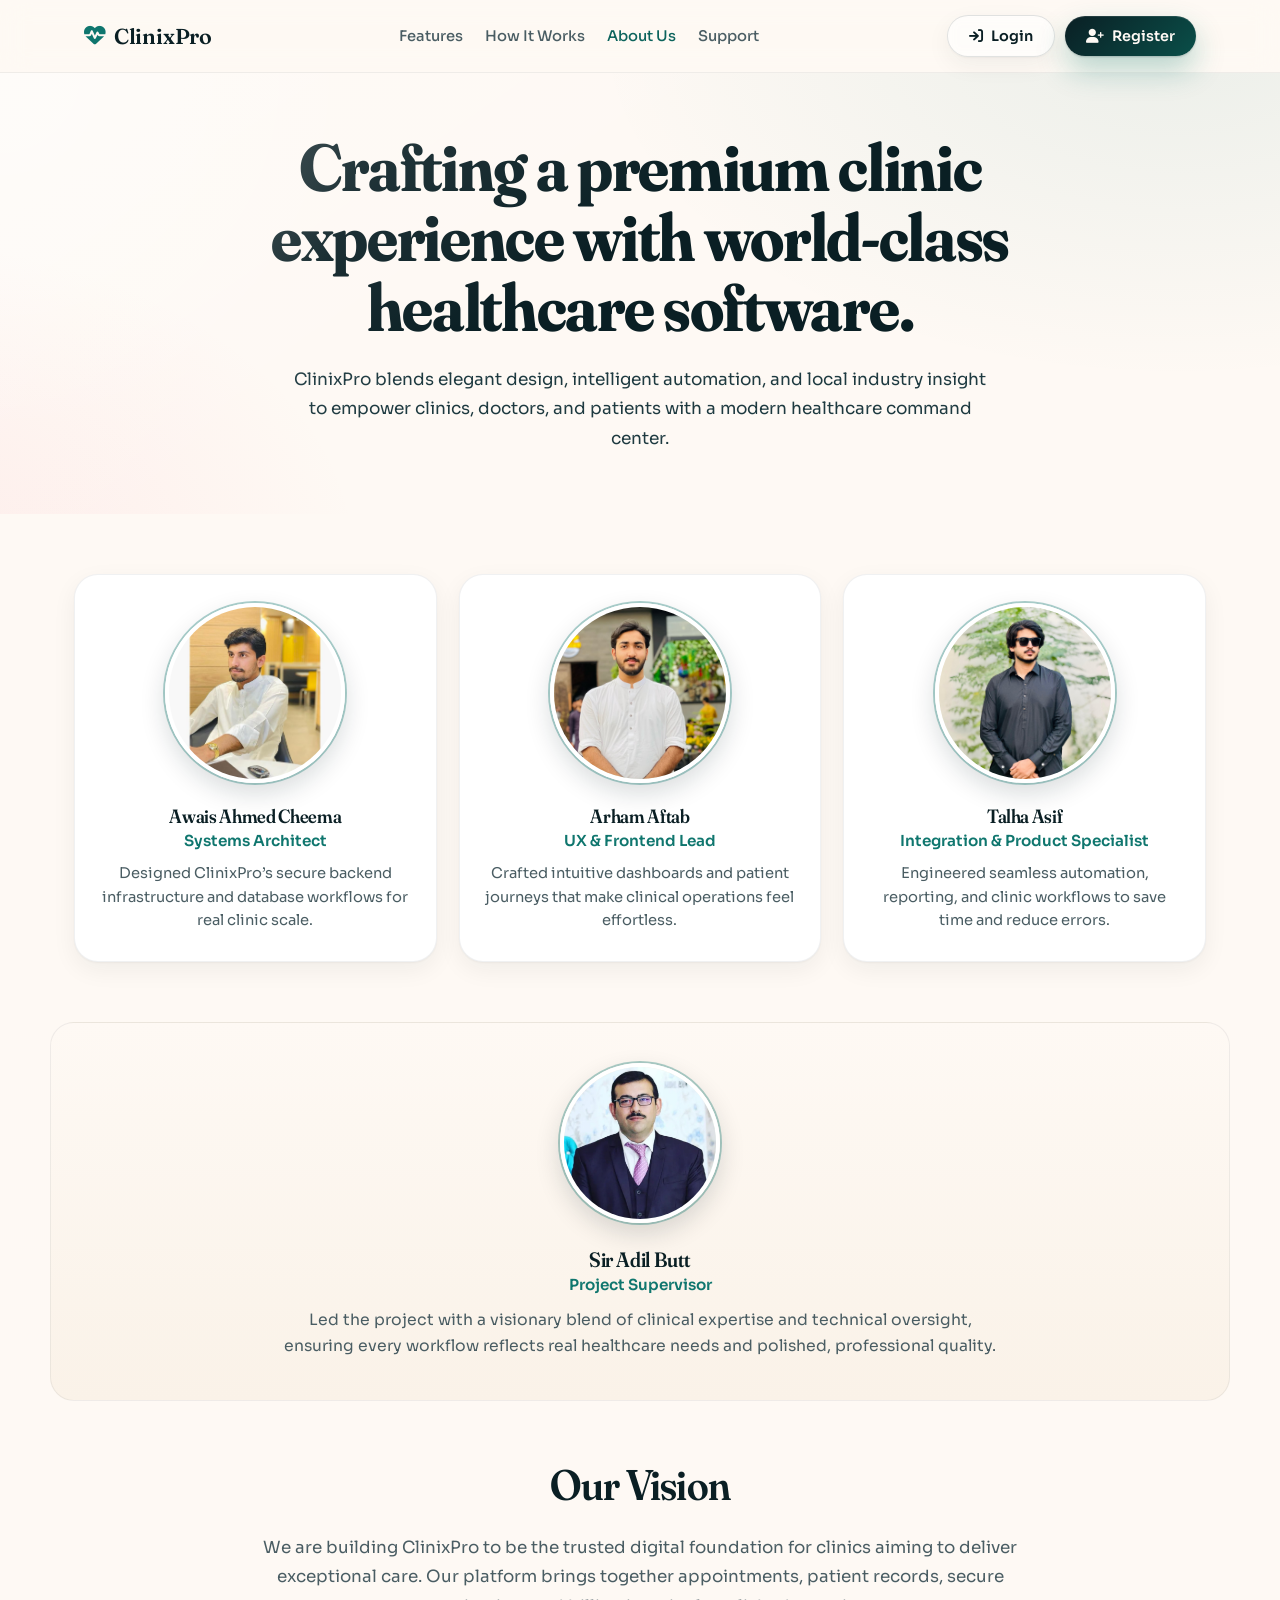
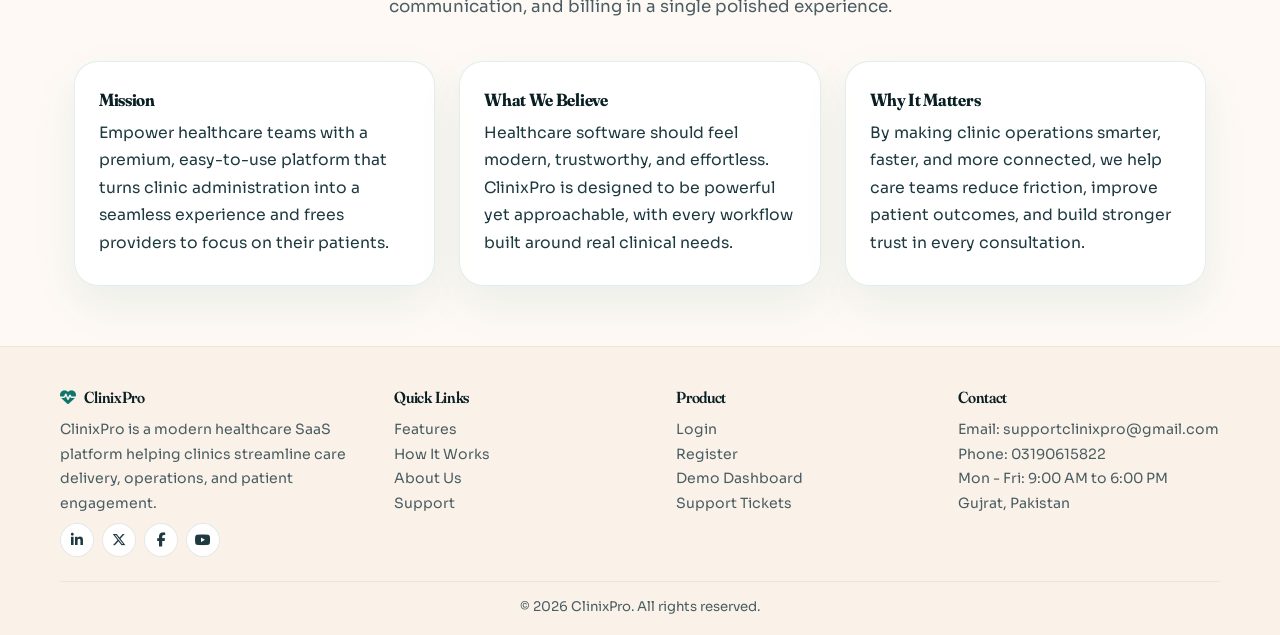
==== frontend/about.html @ dfc7f801 "railway deployment prep" ====
<!DOCTYPE html>
<html lang="en">
<head>
    <meta charset="UTF-8">
    <meta name="viewport" content="width=device-width, initial-scale=1.0">
    <title>About ClinixPro | Meet the Team</title>
    <link rel="preconnect" href="https://fonts.googleapis.com">
    <link rel="preconnect" href="https://fonts.gstatic.com" crossorigin>
    <link href="https://fonts.googleapis.com/css2?family=Fraunces:opsz,wght@9..144,400;9..144,500;9..144,600;9..144,700&family=Sora:wght@400;500;600;700&family=JetBrains+Mono:wght@500;600&display=swap" rel="stylesheet">
    <link rel="stylesheet" href="vendor/fontawesome/css/all.min.css">
    <link rel="stylesheet" href="css/design-tokens.css">
    <link rel="stylesheet" href="css/accessibility.css">
    <link rel="stylesheet" href="css/components-base.css">
    <link rel="stylesheet" href="css/responsive-polish.css">
    <link rel="stylesheet" href="css/index.css">
    <link rel="stylesheet" href="css/landing-redesign.css">
    <style>
        /* =====================================================================
           About page — scoped styles. Inherits palette + shadows from
           landing-redesign.css design tokens; adds only what this page needs.
           ===================================================================== */

        /* ---------- About hero ---------- */
        .about-hero {
            position: relative;
            text-align: center;
            padding: 60px 24px;
            overflow: hidden;
            background:
                radial-gradient(900px 540px at 92% -10%, rgba(15, 118, 110, 0.08), transparent 65%),
                radial-gradient(700px 460px at -10% 110%, rgba(251, 113, 133, 0.10), transparent 70%),
                var(--cp-cream-50);
        }
        .about-hero h1 {
            font-family: "Fraunces", serif;
            font-weight: 700;
            font-size: clamp(2.5rem, 4.2vw + 0.8rem, 4.2rem);
            color: var(--cp-ink-900);
            line-height: 1.05;
            letter-spacing: -0.02em;
            margin: 0 auto;
            max-width: 18ch;
        }
        .about-hero p {
            color: var(--cp-ink-600);
            font-size: 1.06rem;
            line-height: 1.75;
            max-width: 54ch;
            margin: 22px auto 0;
        }
        .about-hero::after {
            content: '';
            position: absolute;
            inset: 0;
            pointer-events: none;
            background: radial-gradient(circle at top left, rgba(255,255,255,0.38), transparent 28%),
                        linear-gradient(145deg, rgba(255,255,255,0.22), transparent 45%);
        }

        /* ---------- Section shell ---------- */
        .about-section {
            max-width: 1180px;
            margin: 60px auto;
            padding: 0 24px;
        }

        /* ---------- Team grid ---------- */
        .team-grid {
            display: grid;
            grid-template-columns: repeat(auto-fit, minmax(280px, 1fr));
            gap: 22px;
        }
        .team-card {
            background: #fff;
            border: 1px solid rgba(10, 31, 36, 0.06);
            border-radius: var(--cp-radius-2xl);
            padding: 28px 22px;
            box-shadow: var(--cp-shadow-soft);
            text-align: center;
            transition: transform 250ms cubic-bezier(0.2, 0.8, 0.2, 1),
                        box-shadow 250ms cubic-bezier(0.2, 0.8, 0.2, 1),
                        border-color 250ms cubic-bezier(0.2, 0.8, 0.2, 1);
        }
        .team-card:hover {
            transform: translateY(-6px);
            box-shadow: var(--cp-shadow-card);
            border-color: rgba(15, 118, 110, 0.30);
        }
        .team-card img {
            width: 180px;
            height: 180px;
            border-radius: 50%;
            object-fit: cover;
            margin-bottom: 18px;
            background: linear-gradient(135deg, var(--cp-cream-100), var(--cp-teal-50));
            /* Polished frame: white inner edge + teal ring + soft lift */
            border: 4px solid #fff;
            box-shadow:
                0 0 0 2px rgba(15, 118, 110, 0.35),
                0 10px 26px rgba(10, 31, 36, 0.16);
            transition: box-shadow 250ms cubic-bezier(0.2, 0.8, 0.2, 1);
        }
        .team-card:hover img {
            box-shadow:
                0 0 0 3px rgba(15, 118, 110, 0.55),
                0 14px 32px rgba(15, 118, 110, 0.22);
        }
        .team-card h3 {
            font-family: "Fraunces", serif;
            font-weight: 600;
            font-size: 1.2rem;
            color: var(--cp-ink-900);
            margin: 0 0 4px;
        }
        .team-card .role {
            color: var(--cp-teal-500);
            font-weight: 600;
            font-size: 0.95rem;
            margin-bottom: 12px;
        }
        .team-card p {
            color: var(--cp-ink-500);
            font-size: 0.92rem;
            line-height: 1.6;
            margin: 0;
        }

        /* ---------- Supervisor ---------- */
        .supervisor {
            text-align: center;
            margin: 60px auto;
            max-width: 1180px;
            padding: 40px 24px;
            background: linear-gradient(180deg, #fef9f4 0%, #faf2e8 100%);
            border: 1px solid rgba(10, 31, 36, 0.06);
            border-radius: var(--cp-radius-2xl);
        }
        .supervisor img {
            width: 160px;
            height: 160px;
            border-radius: 50%;
            object-fit: cover;
            margin-bottom: 20px;
            background: linear-gradient(135deg, var(--cp-cream-100), var(--cp-teal-50));
            /* Polished frame: white inner edge + teal ring + soft lift */
            border: 4px solid #fff;
            box-shadow:
                0 0 0 2px rgba(15, 118, 110, 0.35),
                0 10px 26px rgba(10, 31, 36, 0.16);
        }
        .supervisor h3 {
            font-family: "Fraunces", serif;
            font-weight: 600;
            font-size: 1.3rem;
            color: var(--cp-ink-900);
            margin: 0 0 4px;
        }
        .supervisor .title {
            color: var(--cp-teal-500);
            font-weight: 600;
            font-size: 0.95rem;
            margin-bottom: 14px;
        }
        .supervisor p {
            color: var(--cp-ink-500);
            font-size: 0.98rem;
            line-height: 1.65;
            max-width: 60ch;
            margin: 0 auto;
        }

        /* ---------- Vision ---------- */
        .vision {
            text-align: center;
            margin: 60px auto;
            max-width: 1180px;
            padding: 0 24px;
        }
        .vision h2 {
            font-family: "Fraunces", serif;
            font-weight: 600;
            font-size: clamp(1.85rem, 2.6vw + 0.6rem, 2.75rem);
            color: var(--cp-ink-900);
            letter-spacing: -0.018em;
            margin: 0 0 24px;
        }
        .vision p {
            color: var(--cp-ink-500);
            font-size: 1.05rem;
            line-height: 1.75;
            max-width: 68ch;
            margin: 0 auto 40px;
        }
        .vision-grid {
            display: grid;
            grid-template-columns: repeat(auto-fit, minmax(240px, 1fr));
            gap: 24px;
            margin-top: 24px;
        }
        .vision-card {
            background: rgba(255,255,255,0.92);
            border: 1px solid rgba(15, 118, 110, 0.12);
            border-radius: var(--cp-radius-2xl);
            padding: 28px 24px;
            box-shadow: 0 18px 45px rgba(15, 118, 110, 0.08);
            text-align: left;
        }
        .vision-card h3 {
            font-family: "Fraunces", serif;
            font-weight: 700;
            font-size: 1.1rem;
            color: var(--cp-ink-900);
            margin: 0 0 10px;
        }
        .vision-card p {
            color: var(--cp-ink-600);
            font-size: 0.98rem;
            line-height: 1.75;
            margin: 0;
        }

        /* ---------- Responsive ---------- */
        @media (max-width: 980px) {
            .team-grid { grid-template-columns: repeat(auto-fit, minmax(260px, 1fr)); }
        }
        @media (max-width: 640px) {
            .about-hero { padding: 44px 18px; }
            .about-section, .supervisor, .vision { margin: 40px auto; }
            .team-grid { grid-template-columns: 1fr; }
        }
        @media (max-width: 380px) {
            .about-section, .supervisor, .vision { padding-left: 14px; padding-right: 14px; }
            .team-card img { width: 150px; height: 150px; }
        }

        @media (prefers-reduced-motion: reduce) {
            .team-card { transition: none; }
        }
    </style>
</head>
<body>
    <header class="topbar">
        <div class="container topbar-inner">
            <a href="index.html" class="brand"><i class="fa-solid fa-heart-pulse"></i> ClinixPro</a>
            <nav class="nav">
                <a href="index.html#features">Features</a>
                <a href="index.html#how-it-works">How It Works</a>
                <a href="about.html" class="active">About Us</a>
                <a href="support.html">Support</a>
            </nav>
            <div class="actions">
                <a class="btn btn-ghost" href="login.html"><i class="fa-solid fa-arrow-right-to-bracket"></i> Login</a>
                <a class="btn btn-primary" href="register.html"><i class="fa-solid fa-user-plus"></i> Register</a>
            </div>
        </div>
    </header>

    <main>
        <section class="about-hero">
            <h1>Crafting a premium clinic experience with world-class healthcare software.</h1>
            <p>ClinixPro blends elegant design, intelligent automation, and local industry insight to empower clinics, doctors, and patients with a modern healthcare command center.</p>
        </section>

        <section class="about-section" aria-label="Team">
            <div class="team-grid">
                <article class="team-card">
                    <img src="images/team/awais.jpg" alt="Awais Ahmed Cheema">
                    <h3>Awais Ahmed Cheema</h3>
                    <div class="role">Systems Architect</div>
                    <p>Designed ClinixPro’s secure backend infrastructure and database workflows for real clinic scale.</p>
                </article>
                <article class="team-card">
                    <img src="images/team/arham.jpg" alt="Arham Aftab" style="object-position: 50% 18%;">
                    <h3>Arham Aftab</h3>
                    <div class="role">UX & Frontend Lead</div>
                    <p>Crafted intuitive dashboards and patient journeys that make clinical operations feel effortless.</p>
                </article>
                <article class="team-card">
                    <img src="images/team/talha.jpg" alt="Talha Asif" style="object-position: 50% 18%;">
                    <h3>Talha Asif</h3>
                    <div class="role">Integration & Product Specialist</div>
                    <p>Engineered seamless automation, reporting, and clinic workflows to save time and reduce errors.</p>
                </article>
            </div>
        </section>

        <section class="supervisor" aria-label="Project Supervisor">
            <img src="images/team/adil.jpg" alt="Sir Adil Butt" style="object-position: 50% 22%;">
            <h3>Sir Adil Butt</h3>
            <div class="title">Project Supervisor</div>
            <p>Led the project with a visionary blend of clinical expertise and technical oversight, ensuring every workflow reflects real healthcare needs and polished, professional quality.</p>
        </section>

        <section class="vision" aria-label="Our Vision">
            <h2>Our Vision</h2>
            <p>We are building ClinixPro to be the trusted digital foundation for clinics aiming to deliver exceptional care. Our platform brings together appointments, patient records, secure communication, and billing in a single polished experience.</p>
            <div class="vision-grid">
                <article class="vision-card">
                    <h3>Mission</h3>
                    <p>Empower healthcare teams with a premium, easy-to-use platform that turns clinic administration into a seamless experience and frees providers to focus on their patients.</p>
                </article>
                <article class="vision-card">
                    <h3>What We Believe</h3>
                    <p>Healthcare software should feel modern, trustworthy, and effortless. ClinixPro is designed to be powerful yet approachable, with every workflow built around real clinical needs.</p>
                </article>
                <article class="vision-card">
                    <h3>Why It Matters</h3>
                    <p>By making clinic operations smarter, faster, and more connected, we help care teams reduce friction, improve patient outcomes, and build stronger trust in every consultation.</p>
                </article>
            </div>
        </section>
    </main>

    <footer>
        <div class="container">
            <div class="footer-grid">
                <div class="footer-col">
                    <h4><i class="fa-solid fa-heart-pulse"></i> ClinixPro</h4>
                    <p>ClinixPro is a modern healthcare SaaS platform helping clinics streamline care delivery, operations, and patient engagement.</p>
                    <div class="socials">
                        <a href="https://www.linkedin.com/feed/" target="_blank" rel="noopener" aria-label="LinkedIn"><i class="fa-brands fa-linkedin-in"></i></a>
                        <a href="https://x.com/ClinixPr0" target="_blank" rel="noopener" aria-label="X (Twitter)"><i class="fa-brands fa-x-twitter"></i></a>
                        <a href="#"><i class="fa-brands fa-facebook-f"></i></a>
                        <a href="https://www.youtube.com/@ClinixPro" target="_blank" rel="noopener" aria-label="YouTube"><i class="fa-brands fa-youtube"></i></a>
                    </div>
                </div>
                <div class="footer-col">
                    <h4>Quick Links</h4>
                    <ul>
                        <li><a href="index.html#features">Features</a></li>
                        <li><a href="index.html#how-it-works">How It Works</a></li>
                        <li><a href="about.html">About Us</a></li>
                        <li><a href="support.html">Support</a></li>
                    </ul>
                </div>
                <div class="footer-col">
                    <h4>Product</h4>
                    <ul>
                        <li><a href="login.html">Login</a></li>
                        <li><a href="register.html">Register</a></li>
                        <li><a href="dashboard.html">Demo Dashboard</a></li>
                        <li><a href="tickets.html">Support Tickets</a></li>
                    </ul>
                </div>
                <div class="footer-col">
                    <h4>Contact</h4>
                    <p>Email: supportclinixpro@gmail.com</p>
                    <p>Phone: 03190615822</p>
                    <p>Mon - Fri: 9:00 AM to 6:00 PM</p>
                    <p>Gujrat, Pakistan</p>
                </div>
            </div>
            <div class="footer-bottom">&copy; 2026 ClinixPro. All rights reserved.</div>
        </div>
    </footer>
</body>
</html>
---- frontend/css/design-tokens.css ----
:root {
    /* Brand */
    --cp-brand-50: #eff6ff;
    --cp-brand-100: #dbeafe;
    --cp-brand-500: #3b82f6;
    --cp-brand-600: #2563eb;
    --cp-brand-700: #1d4ed8;
    --cp-accent-500: #8b5cf6;

    /* Surface + text */
    --cp-bg: #f8fafc;
    --cp-surface: #ffffff;
    --cp-surface-muted: #f1f5f9;
    --cp-border: #e2e8f0;
    --cp-text: #0f172a;
    --cp-text-muted: #64748b;

    /* Status */
    --cp-success: #16a34a;
    --cp-warning: #f59e0b;
    --cp-danger: #dc2626;

    /* Typography */
    --cp-font-family: "Inter", "Segoe UI", Tahoma, Geneva, Verdana, sans-serif;
    --cp-fs-xs: 0.75rem;
    --cp-fs-sm: 0.875rem;
    --cp-fs-md: 1rem;
    --cp-fs-lg: 1.125rem;
    --cp-fs-xl: 1.25rem;
    --cp-fs-2xl: 1.5rem;

    /* Spacing scale */
    --cp-space-1: 0.25rem;
    --cp-space-2: 0.5rem;
    --cp-space-3: 0.75rem;
    --cp-space-4: 1rem;
    --cp-space-5: 1.25rem;
    --cp-space-6: 1.5rem;
    --cp-space-8: 2rem;
    --cp-space-10: 2.5rem;
    --cp-space-12: 3rem;

    /* Radius + shadows */
    --cp-radius-sm: 0.375rem;
    --cp-radius-md: 0.625rem;
    --cp-radius-lg: 0.875rem;
    --cp-radius-xl: 1.25rem;
    --cp-shadow-sm: 0 2px 8px rgba(15, 23, 42, 0.06);
    --cp-shadow-md: 0 8px 24px rgba(15, 23, 42, 0.12);
    --cp-shadow-lg: 0 16px 40px rgba(15, 23, 42, 0.16);

    /* Motion */
    --cp-ease-standard: cubic-bezier(0.2, 0.8, 0.2, 1);
    --cp-dur-fast: 150ms;
    --cp-dur-md: 250ms;
    --cp-dur-slow: 350ms;
}

body {
    font-family: var(--cp-font-family);
}

button,
input,
select,
textarea {
    font: inherit;
}
---- frontend/css/accessibility.css ----
/* Global accessibility enhancements */
:focus-visible {
    outline: 3px solid rgba(37, 99, 235, 0.75);
    outline-offset: 2px;
}

a:focus-visible,
button:focus-visible,
input:focus-visible,
select:focus-visible,
textarea:focus-visible,
[role="button"]:focus-visible {
    box-shadow: 0 0 0 3px rgba(37, 99, 235, 0.22);
}

.sr-only {
    position: absolute;
    width: 1px;
    height: 1px;
    padding: 0;
    margin: -1px;
    overflow: hidden;
    clip: rect(0, 0, 0, 0);
    white-space: nowrap;
    border: 0;
}

@media (prefers-reduced-motion: reduce) {
    * {
        animation-duration: 0.01ms !important;
        animation-iteration-count: 1 !important;
        transition-duration: 0.01ms !important;
        scroll-behavior: auto !important;
    }
}
---- frontend/css/components-base.css ----
:root {
    --cp-focus-ring: 0 0 0 3px rgba(59, 130, 246, 0.2);
}

/* Headings and text rhythm */
h1, h2, h3, h4, h5, h6 {
    color: var(--cp-text);
    margin-top: 0;
}

h1 {
    margin-bottom: var(--cp-space-4);
}

h2, h3 {
    margin-bottom: var(--cp-space-3);
}

p {
    color: var(--cp-text-muted);
}

/* Buttons: safe baseline */
.btn,
button {
    transition: all var(--cp-dur-md) var(--cp-ease-standard);
}

.btn {
    border-radius: var(--cp-radius-md);
    font-weight: 600;
}

.btn:focus-visible,
button:focus-visible {
    outline: none;
    box-shadow: var(--cp-focus-ring);
}

.btn-primary {
    background: var(--cp-brand-600);
    border-color: var(--cp-brand-600);
}

.btn-primary:hover {
    background: var(--cp-brand-700);
    border-color: var(--cp-brand-700);
}

.btn-secondary,
.btn-ghost {
    border-radius: var(--cp-radius-md);
}

/* Form controls: keep conservative selectors */
input:not(.cp-chat-input),
select,
textarea {
    border: 1px solid var(--cp-border);
    border-radius: var(--cp-radius-md);
    color: var(--cp-text);
    transition: border-color var(--cp-dur-fast) var(--cp-ease-standard), box-shadow var(--cp-dur-fast) var(--cp-ease-standard);
}

input:not(.cp-chat-input)::placeholder,
textarea::placeholder {
    color: var(--cp-text-muted);
}

input:not(.cp-chat-input):focus,
select:focus,
textarea:focus {
    outline: none;
    border-color: var(--cp-brand-500);
    box-shadow: var(--cp-focus-ring);
}

/* Generic card/surface baseline for repeated patterns */
.card,
.stat-card,
.feature,
.plan,
.ticket-item,
.guide-card,
.tutorial-card,
.contact-method,
.option-card,
.troubleshooting-card {
    border-radius: var(--cp-radius-lg);
    box-shadow: var(--cp-shadow-sm);
}
---- frontend/css/responsive-polish.css ----
/* Cross-page responsive safety polish */
html,
body {
    max-width: 100%;
    overflow-x: hidden;
}

img,
video,
canvas,
iframe {
    max-width: 100%;
}

@media (max-width: 1024px) {
    .navbar-container {
        padding-left: 1rem;
        padding-right: 1rem;
        gap: 0.75rem;
    }
}

@media (max-width: 768px) {
    .container,
    .section-container,
    .support-container,
    .tickets-container,
    .tutorials-container,
    .main-content {
        padding-left: 1rem !important;
        padding-right: 1rem !important;
    }

    .btn,
    button,
    input,
    select,
    textarea,
    .filter-select,
    .category-btn {
        min-height: 42px;
    }

    .hero-grid,
    .features-grid,
    .pricing,
    .contact-options-grid,
    .guides-grid,
    .tutorials-grid,
    .ticket-stats {
        gap: 1rem;
    }

    .modal-content {
        width: calc(100vw - 20px);
        max-height: 90vh;
    }
}

@media (max-width: 640px) {
    .filters {
        display: grid !important;
        grid-template-columns: 1fr !important;
        gap: 0.625rem !important;
    }

    .search-bar,
    .quick-search,
    .tutorials-search {
        width: 100%;
        max-width: 100%;
    }

    .category-filter {
        display: flex;
        flex-wrap: nowrap;
        overflow-x: auto;
        padding-bottom: 0.25rem;
        gap: 0.5rem;
    }

    .category-filter .category-btn {
        white-space: nowrap;
    }

    .ticket-item,
    .tutorial-card,
    .option-card,
    .contact-method,
    .guide-card {
        margin-left: 0;
        margin-right: 0;
    }
}
---- frontend/css/index.css ----
:root {
            --primary: #0066CC;
            --primary-dark: #003380;
            --bg: #f3f7fb;
            --text: #0f172a;
            --muted: #64748b;
            --card: #ffffff;
            --border: #e2e8f0;
            --dark-surface: #0a1b35;
            --success: #16a34a;
        }

        * { box-sizing: border-box; margin: 0; padding: 0; }
        html, body { width: 100%; min-height: 100%; }
        body { font-family: "Inter", sans-serif; background: var(--bg); color: var(--text); }
        a { color: inherit; }

        .container { width: min(1160px, calc(100% - 40px)); margin: 0 auto; }

        .topbar {
            position: sticky;
            top: 0;
            z-index: 30;
            background: rgba(255, 255, 255, 0.92);
            backdrop-filter: blur(8px);
            border-bottom: 1px solid #e8eef6;
        }

        .topbar-inner {
            height: 72px;
            display: flex;
            align-items: center;
            justify-content: space-between;
            gap: 12px;
        }

        .brand {
            display: inline-flex;
            align-items: center;
            gap: 10px;
            text-decoration: none;
            color: #07152b;
            font-size: 1.28rem;
            font-weight: 800;
            letter-spacing: -0.02em;
        }

        .brand i { color: var(--primary); }

        .nav { display: flex; align-items: center; gap: 18px; }
        .nav a {
            text-decoration: none;
            color: #334155;
            font-size: 0.92rem;
            font-weight: 600;
        }
        .nav a:hover { color: var(--primary); }

        .actions { display: flex; align-items: center; gap: 10px; }
        .btn {
            border: none;
            border-radius: 10px;
            padding: 10px 16px;
            font-size: 0.9rem;
            font-weight: 700;
            cursor: pointer;
            text-decoration: none;
            display: inline-flex;
            align-items: center;
            gap: 8px;
            transition: transform 140ms ease, box-shadow 140ms ease, background-color 140ms ease;
        }
        .btn:hover { transform: translateY(-1px); }
        .btn-ghost { background: #eaf3ff; color: var(--primary); }
        .btn-primary { background: var(--primary); color: #fff; box-shadow: 0 10px 20px rgba(0, 102, 204, 0.25); }
        .btn-primary:hover { background: var(--primary-dark); }

        .hero {
            min-height: 100vh;
            display: flex;
            align-items: center;
            position: relative;
            overflow: hidden;
            background: linear-gradient(140deg, #0066CC, #003380);
            color: #fff;
        }

        .floating-icons {
            position: absolute;
            inset: 0;
            pointer-events: none;
            display: none;
        }

        .floating-icons i {
            position: absolute;
            color: rgba(255, 255, 255, 0.18);
            font-size: 1.6rem;
            animation: floatIcon 9s ease-in-out infinite;
        }

        .floating-icons i:nth-child(1) { top: 16%; left: 9%; animation-delay: 0s; }
        .floating-icons i:nth-child(2) { top: 24%; right: 12%; animation-delay: 1.2s; }
        .floating-icons i:nth-child(3) { top: 62%; left: 7%; animation-delay: 2.2s; }
        .floating-icons i:nth-child(4) { top: 70%; right: 18%; animation-delay: 3s; }
        .floating-icons i:nth-child(5) { top: 45%; left: 47%; animation-delay: 4.1s; }
        .floating-icons i:nth-child(6) { top: 82%; right: 45%; animation-delay: 1.7s; }

        @keyframes floatIcon {
            0%, 100% { transform: translateY(0) rotate(0deg); opacity: 0.35; }
            50% { transform: translateY(-18px) rotate(5deg); opacity: 0.7; }
        }

        .hero-grid {
            display: grid;
            grid-template-columns: 1.1fr 0.9fr;
            align-items: center;
            gap: 34px;
            position: relative;
            z-index: 1;
            width: 100%;
            padding: 88px 0 68px;
        }

        .eyebrow {
            display: inline-flex;
            align-items: center;
            gap: 8px;
            padding: 7px 12px;
            border-radius: 999px;
            border: 1px solid rgba(255, 255, 255, 0.28);
            background: rgba(255, 255, 255, 0.1);
            margin-bottom: 16px;
            font-size: 0.82rem;
            font-weight: 700;
            letter-spacing: 0.02em;
        }

        .hero h1 {
            font-size: clamp(2rem, 4.5vw, 3.3rem);
            line-height: 1.12;
            letter-spacing: -0.03em;
            margin-bottom: 16px;
            min-height: 132px;
        }

        .typed {
            display: inline-block;
            border-right: 3px solid rgba(255, 255, 255, 0.92);
            white-space: nowrap;
            overflow: hidden;
            width: 0;
            animation: typing 4.8s steps(48, end) infinite, caretBlink 800ms step-end infinite;
        }

        @keyframes typing {
            0% { width: 0; }
            55% { width: 100%; }
            85% { width: 100%; }
            100% { width: 0; }
        }

        @keyframes caretBlink {
            0%, 50% { border-color: rgba(255, 255, 255, 0.92); }
            51%, 100% { border-color: transparent; }
        }

        .hero p {
            color: rgba(255, 255, 255, 0.9);
            font-size: 1.02rem;
            line-height: 1.75;
            margin-bottom: 24px;
            max-width: 640px;
        }
        .hero-actions { display: flex; gap: 12px; flex-wrap: wrap; }
        .hero .btn-ghost { background: rgba(255, 255, 255, 0.18); color: #fff; }
        .hero .btn-ghost:hover { background: rgba(255, 255, 255, 0.28); }
        .hero .btn-outline {
            background: transparent;
            color: #fff;
            border: 1.5px solid rgba(255, 255, 255, 0.7);
        }
        .hero .btn-outline:hover { background: rgba(255, 255, 255, 0.14); border-color: #fff; }

        .hero-copy {
            padding-left: 60px;
        }

        .mockup {
            background: rgba(255, 255, 255, 0.12);
            border: 1px solid rgba(255, 255, 255, 0.2);
            border-radius: 20px;
            padding: 14px;
            box-shadow: 0 25px 50px rgba(2, 6, 23, 0.35);
            backdrop-filter: blur(4px);
            transform: perspective(1100px) rotateY(-7deg) rotateX(2deg);
        }

        .mockup img {
            width: 100%;
            display: block;
            border-radius: 12px;
            border: 1px solid rgba(255, 255, 255, 0.3);
        }

        .stats-strip {
            background: #fff;
            border-top: 1px solid #e8edf6;
            border-bottom: 1px solid #e8edf6;
            padding: 22px 0;
        }

        .stats-grid {
            display: grid;
            grid-template-columns: repeat(4, minmax(0, 1fr));
            gap: 10px;
        }

        .stat {
            text-align: center;
            padding: 10px 12px;
            border: 1px solid #e8eef6;
            border-radius: 12px;
            background: #f8fbff;
        }

        .stat .icon {
            width: 48px;
            height: 48px;
            margin: 0 auto 10px;
            border-radius: 12px;
            background: #eaf3ff;
            color: var(--primary);
            display: inline-flex;
            align-items: center;
            justify-content: center;
            font-size: 1.2rem;
        }

        .stat p {
            color: #1e293b;
            font-weight: 700;
            font-size: 0.92rem;
        }

        section { padding: 64px 0; }
        .section-head { text-align: center; margin-bottom: 28px; }
        .section-head h2 { font-size: 2rem; letter-spacing: -0.02em; margin-bottom: 8px; }
        .section-head p { color: var(--muted); max-width: 700px; margin: 0 auto; line-height: 1.7; }

        .features-grid {
            display: grid;
            grid-template-columns: repeat(3, minmax(0, 1fr));
            gap: 14px;
        }
        .feature {
            background: var(--card);
            border: 1px solid #e8eef6;
            border-radius: 14px;
            padding: 18px;
            transition: transform 180ms ease, box-shadow 180ms ease, border-color 180ms ease;
        }
        .feature .icon {
            width: 42px; height: 42px; border-radius: 10px;
            display: inline-flex; align-items: center; justify-content: center;
            background: #eaf3ff; color: var(--primary); margin-bottom: 10px;
        }
        .feature h3 { font-size: 1rem; margin-bottom: 7px; }
        .feature p { color: var(--muted); font-size: 0.9rem; line-height: 1.65; }
        .feature:hover {
            transform: translateY(-4px);
            border-color: rgba(0, 102, 204, 0.35);
            box-shadow: 0 16px 28px rgba(0, 102, 204, 0.2);
        }

        .steps {
            display: grid;
            grid-template-columns: repeat(3, minmax(0, 1fr));
            gap: 14px;
            position: relative;
        }

        .steps::before {
            content: "";
            position: absolute;
            top: 33px;
            left: 12%;
            right: 12%;
            border-top: 2px dashed #bfd8f8;
            z-index: 0;
        }

        .step {
            background: #fff;
            border: 1px solid #e8eef6;
            border-radius: 14px;
            padding: 20px;
            position: relative;
            z-index: 1;
        }
        .step .num {
            width: 34px; height: 34px; border-radius: 50%;
            background: var(--primary); color: #fff; font-weight: 800;
            display: inline-flex; align-items: center; justify-content: center;
            margin-bottom: 10px;
        }
        .step h3 { font-size: 1rem; margin-bottom: 8px; }
        .step p { color: var(--muted); font-size: 0.9rem; line-height: 1.65; }

        .testimonials-wrap {
            overflow: hidden;
            border-radius: 16px;
        }

        .testimonials-track {
            display: flex;
            transition: transform 500ms ease;
        }

        .testimonial {
            min-width: calc(100% / 3);
            background: #fff;
            border: 1px solid #e8eef6;
            border-right: none;
            padding: 18px;
        }
        .testimonial:last-child { border-right: 1px solid #e8eef6; }
        .stars { color: #f59e0b; margin-bottom: 10px; font-size: 0.84rem; }
        .testimonial p {
            color: #334155;
            font-size: 0.92rem;
            line-height: 1.7;
            margin-bottom: 14px;
            min-height: 96px;
        }
        .author { display: flex; align-items: center; gap: 10px; }
        .author img { width: 42px; height: 42px; border-radius: 50%; object-fit: cover; }
        .author strong { display:block; font-size: 0.9rem; }
        .author span { color: var(--muted); font-size: 0.8rem; }

        .pricing {
            display: grid;
            grid-template-columns: repeat(3, minmax(0, 1fr));
            gap: 14px;
        }

        .plan {
            background: #fff;
            border: 1px solid #e8eef6;
            border-radius: 16px;
            padding: 22px;
            display: flex;
            flex-direction: column;
        }
        .plan h3 { font-size: 1.05rem; margin-bottom: 8px; }
        .plan .price {
            font-size: 2rem;
            font-weight: 800;
            letter-spacing: -0.02em;
            margin-bottom: 2px;
        }
        .plan .price small { font-size: 0.92rem; color: var(--muted); font-weight: 600; }
        .plan > p { color: var(--muted); font-size: 0.88rem; margin-bottom: 12px; }
        .plan ul { list-style: none; display: grid; gap: 8px; margin-bottom: 16px; }
        .plan li { font-size: 0.88rem; color: #334155; display: flex; gap: 8px; }
        .plan li i { color: var(--success); margin-top: 2px; }
        .plan .btn { margin-top: auto; justify-content: center; }

        .plan.recommended {
            border: 2px solid var(--primary);
            box-shadow: 0 20px 34px rgba(0, 102, 204, 0.2);
            transform: translateY(-4px);
            position: relative;
        }
        .plan.recommended::before {
            content: "Most Popular";
            position: absolute;
            top: -12px;
            left: 50%;
            transform: translateX(-50%);
            background: var(--primary);
            color: #fff;
            font-size: 0.74rem;
            font-weight: 700;
            padding: 5px 11px;
            border-radius: 999px;
        }

        .cta {
            padding: 74px 0;
            background: linear-gradient(145deg, #0066CC, #003f80);
            color: #fff;
            text-align: center;
        }
        .cta h2 { font-size: 2rem; margin-bottom: 10px; }
        .cta p { max-width: 700px; margin: 0 auto 20px; line-height: 1.7; color: rgba(255,255,255,.9); }
        .cta .btn-ghost { background: rgba(255,255,255,.18); color: #fff; }
        .cta .btn-ghost:hover { background: rgba(255,255,255,.28); }

        footer {
            background: #0f1c2f;
            color: #cbd5e1;
            padding: 42px 0 20px;
            font-size: 0.9rem;
        }

        .footer-grid {
            display: grid;
            grid-template-columns: 1.2fr 1fr 1fr 1fr;
            gap: 20px;
            margin-bottom: 24px;
        }
        .footer-col h4 {
            color: #fff;
            margin-bottom: 10px;
            font-size: 0.98rem;
        }
        .footer-col p, .footer-col li, .footer-col a {
            color: #cbd5e1;
            text-decoration: none;
            font-size: 0.86rem;
            line-height: 1.8;
        }
        .footer-col ul { list-style: none; }
        .socials { display: flex; gap: 8px; margin-top: 8px; }
        .socials a {
            width: 34px; height: 34px; border-radius: 50%;
            display: inline-flex; align-items: center; justify-content: center;
            background: rgba(255, 255, 255, 0.08);
        }
        .footer-bottom {
            border-top: 1px solid rgba(255, 255, 255, 0.16);
            text-align: center;
            padding-top: 14px;
            color: #9fb0c8;
            font-size: 0.83rem;
        }

        .reveal {
            opacity: 0;
            transform: translateY(22px);
            transition: opacity 550ms ease, transform 550ms ease;
        }
        .reveal.visible {
            opacity: 1;
            transform: translateY(0);
        }

        @media (max-width: 980px) {
            .hero-grid, .features-grid, .steps, .pricing, .footer-grid { grid-template-columns: 1fr; }
            .nav { display: none; }
            .topbar-inner { height: 66px; }
            .steps::before { display: none; }
            .hero h1 { min-height: 0; }
            .hero-copy { padding-left: 0; }
            .testimonial { min-width: 100%; border-right: 1px solid #e8eef6; }
            .stats-grid { grid-template-columns: repeat(2, minmax(0, 1fr)); }
        }

        @media (max-width: 560px) {
            .stats-grid { grid-template-columns: 1fr; }
        }
---- frontend/css/landing-redesign.css ----
/* =====================================================================
   ClinixPro — Landing Redesign
   Premium healthcare aesthetic. Loaded AFTER index.css so it wins cascade.
   Display:  Fraunces (variable serif, editorial)
   Body:     Sora (geometric humanist sans)
   Mono:     JetBrains Mono (for badges / small UI)
   ===================================================================== */

:root {
    /* Extend design tokens with a warmer healthcare-premium palette. */
    --cp-ink-900: #0a1f24;
    --cp-ink-700: #1e3a40;
    --cp-ink-500: #4a5d63;
    --cp-ink-300: #98a8ad;
    --cp-cream-50: #fef9f4;
    --cp-cream-100: #faf2e8;
    --cp-cream-200: #f1e4d2;
    --cp-teal-50: #ecfdf5;
    --cp-teal-500: #0f766e;
    --cp-teal-600: #0c635c;
    --cp-teal-700: #0a4f49;
    --cp-coral-400: #fb7185;
    --cp-coral-500: #f43f5e;
    --cp-amber-400: #fbbf24;
    --cp-violet-500: #8b5cf6;

    /* Re-tune brand surface for landing. */
    --cp-radius-pill: 999px;
    --cp-radius-2xl: 1.5rem;
    --cp-radius-3xl: 2rem;

    --cp-shadow-soft: 0 1px 2px rgba(10, 31, 36, 0.04), 0 8px 24px rgba(10, 31, 36, 0.06);
    --cp-shadow-card: 0 1px 2px rgba(10, 31, 36, 0.04), 0 14px 44px rgba(10, 31, 36, 0.10);
    --cp-shadow-hero: 0 40px 80px rgba(15, 118, 110, 0.18), 0 12px 32px rgba(10, 31, 36, 0.10);
}

/* ---------- Typography ---------- */
body {
    font-family: "Sora", "Plus Jakarta Sans", "Segoe UI", system-ui, sans-serif;
    color: var(--cp-ink-700);
    background: var(--cp-cream-50);
    -webkit-font-smoothing: antialiased;
    text-rendering: optimizeLegibility;
}
h1, h2, h3, h4, h5,
.section-head h2,
.hero-copy h1,
.cta h2,
.plan h3 {
    font-family: "Fraunces", "Cormorant Garamond", "Georgia", serif;
    font-variation-settings: "opsz" 96, "SOFT" 50;
    font-weight: 600;
    letter-spacing: -0.018em;
    color: var(--cp-ink-900);
    line-height: 1.12;
}
.hero-copy h1 {
    font-size: clamp(2rem, 4.6vw + 0.5rem, 3.75rem);
    font-weight: 500;
}
.hero-copy h1 .typed {
    background: linear-gradient(120deg, var(--cp-ink-900) 0%, var(--cp-teal-600) 55%, var(--cp-ink-900) 100%);
    -webkit-background-clip: text;
    background-clip: text;
    color: transparent;
}
.section-head h2,
.cta h2 {
    font-size: clamp(1.75rem, 2.6vw + 0.6rem, 2.5rem);
}

/* ---------- Topbar layout + polish ----------
   Layout rules live here (not in index.css) so any page that imports
   landing-redesign.css gets the horizontal flex topbar for free. */
.topbar {
    position: sticky;
    top: 0;
    z-index: 30;
    background: rgba(254, 249, 244, 0.85);
    backdrop-filter: saturate(140%) blur(14px);
    -webkit-backdrop-filter: saturate(140%) blur(14px);
    border-bottom: 1px solid rgba(10, 31, 36, 0.06);
}
/* The legacy style.css gives .container huge vertical padding and
   `min-height: calc(100vh - 200px)`. Scope it down inside the topbar so
   the header doesn't balloon to almost-full-viewport. */
.topbar .container,
.topbar .container.topbar-inner,
.topbar .topbar-inner {
    height: 72px;
    min-height: 0;
    max-width: 1280px;
    margin: 0 auto;
    padding: 0 24px;
    display: flex;
    align-items: center;
    justify-content: space-between;
    gap: 20px;
}
.topbar .brand {
    display: inline-flex;
    align-items: center;
    gap: 8px;
    text-decoration: none;
    font-family: "Fraunces", serif;
    font-weight: 600;
    font-size: 1.35rem;
    color: var(--cp-ink-900);
    letter-spacing: -0.01em;
}
.topbar .brand i {
    color: var(--cp-teal-500);
}
.topbar .nav {
    display: flex;
    align-items: center;
    gap: 22px;
    list-style: none;
    margin: 0;
    padding: 0;
}
.topbar .nav a {
    color: var(--cp-ink-500);
    font-weight: 500;
    font-size: 0.92rem;
    text-decoration: none;
    transition: color var(--cp-dur-fast) var(--cp-ease-standard);
}
.topbar .nav a:hover,
.topbar .nav a.active {
    color: var(--cp-teal-600);
}
.topbar .actions {
    display: flex;
    align-items: center;
    gap: 10px;
}

/* ---------- Buttons (premium tactile feel) ---------- */
.btn {
    font-family: "Sora", sans-serif;
    font-weight: 600;
    border-radius: var(--cp-radius-pill);
    padding: 0.7rem 1.3rem;
    font-size: 0.9rem;
    letter-spacing: 0.005em;
    /* style.css forces uppercase on .btn — kill it explicitly. */
    text-transform: none;
    display: inline-flex;
    align-items: center;
    gap: 8px;
    text-decoration: none;
    transition:
        transform var(--cp-dur-fast) var(--cp-ease-standard),
        box-shadow var(--cp-dur-md) var(--cp-ease-standard),
        background-color var(--cp-dur-md) var(--cp-ease-standard),
        color var(--cp-dur-md) var(--cp-ease-standard);
    position: relative;
    overflow: hidden;
    isolation: isolate;
}
.btn-primary {
    background: linear-gradient(135deg, var(--cp-ink-900) 0%, var(--cp-teal-700) 100%);
    color: var(--cp-cream-50);
    box-shadow:
        0 1px 2px rgba(10, 31, 36, 0.2),
        0 14px 30px rgba(15, 118, 110, 0.30),
        inset 0 1px 0 rgba(255, 255, 255, 0.10);
}
.btn-primary::before {
    content: "";
    position: absolute;
    inset: 0;
    z-index: -1;
    background: radial-gradient(120% 60% at 50% 0%, rgba(251, 191, 36, 0.25), transparent 70%);
    opacity: 0;
    transition: opacity var(--cp-dur-md) var(--cp-ease-standard);
}
.btn-primary:hover {
    transform: translateY(-2px);
    box-shadow:
        0 1px 2px rgba(10, 31, 36, 0.2),
        0 22px 44px rgba(15, 118, 110, 0.40),
        inset 0 1px 0 rgba(255, 255, 255, 0.18);
}
.btn-primary:hover::before {
    opacity: 1;
}
.btn-primary:active { transform: translateY(0); }

.btn-outline,
.btn-ghost,
.hero .btn-outline,
.hero .btn-ghost {
    background: rgba(255, 255, 255, 0.6);
    color: var(--cp-ink-900);
    border: 1px solid rgba(10, 31, 36, 0.12);
    box-shadow: var(--cp-shadow-soft);
    backdrop-filter: blur(6px);
}
.btn-outline:hover,
.btn-ghost:hover,
.hero .btn-outline:hover,
.hero .btn-ghost:hover {
    background: #ffffff;
    border-color: var(--cp-teal-500);
    color: var(--cp-teal-700);
    transform: translateY(-2px);
    box-shadow: var(--cp-shadow-card);
}
.btn i {
    transition: transform var(--cp-dur-md) var(--cp-ease-standard);
}
.btn:hover i {
    transform: translateX(2px);
}

/* ---------- Hero ---------- */
.hero {
    position: relative;
    background:
        radial-gradient(900px 540px at 92% -10%, rgba(15, 118, 110, 0.08), transparent 65%),
        radial-gradient(700px 460px at -10% 110%, rgba(251, 113, 133, 0.10), transparent 70%),
        var(--cp-cream-50);
    padding-top: 60px;
    padding-bottom: 60px;
    overflow: hidden;
}
.hero::before {
    /* Subtle dotted texture for editorial paper feel */
    content: "";
    position: absolute;
    inset: 0;
    background-image: radial-gradient(rgba(10, 31, 36, 0.08) 1px, transparent 1px);
    background-size: 28px 28px;
    mask-image: linear-gradient(180deg, transparent 0%, #000 30%, #000 70%, transparent 100%);
    -webkit-mask-image: linear-gradient(180deg, transparent 0%, #000 30%, #000 70%, transparent 100%);
    opacity: 0.4;
    pointer-events: none;
}
.hero .floating-icons {
    display: none; /* replaced by the inline SVG visual */
}
.hero .eyebrow {
    display: inline-flex;
    align-items: center;
    gap: 8px;
    padding: 8px 14px;
    border-radius: var(--cp-radius-pill);
    background: rgba(15, 118, 110, 0.08);
    color: var(--cp-teal-700);
    font-size: 0.78rem;
    font-weight: 600;
    letter-spacing: 0.04em;
    text-transform: uppercase;
    border: 1px solid rgba(15, 118, 110, 0.18);
}
.hero .eyebrow i { color: var(--cp-coral-500); }

.hero-copy p {
    color: var(--cp-ink-500);
    font-size: 1.08rem;
    line-height: 1.65;
    margin-top: 16px;
    max-width: 56ch;
}
.hero-actions {
    margin-top: 28px;
    display: flex;
    flex-wrap: wrap;
    gap: 12px;
}

/* Inline hero SVG visual replacing Unsplash */
.hero-visual {
    position: relative;
    width: 100%;
    aspect-ratio: 5 / 4;
    border-radius: var(--cp-radius-3xl);
    background:
        radial-gradient(120% 120% at 10% 0%, #ffffff 0%, var(--cp-cream-100) 60%),
        var(--cp-cream-50);
    box-shadow: var(--cp-shadow-hero);
    overflow: hidden;
    isolation: isolate;
}
.hero-visual::before {
    /* Soft conic glow */
    content: "";
    position: absolute;
    inset: -20%;
    background: conic-gradient(from 200deg at 70% 30%, rgba(15, 118, 110, 0.22), rgba(251, 113, 133, 0.16), rgba(139, 92, 246, 0.16), rgba(15, 118, 110, 0.22));
    filter: blur(60px);
    opacity: 0.55;
    z-index: 0;
    animation: heroConic 22s linear infinite;
}
@keyframes heroConic { to { transform: rotate(360deg); } }

.hero-visual svg {
    position: relative;
    z-index: 1;
    width: 100%;
    height: 100%;
    display: block;
}
.hero-visual .floating-badge {
    position: absolute;
    z-index: 2;
    background: rgba(255, 255, 255, 0.92);
    backdrop-filter: blur(10px);
    border: 1px solid rgba(10, 31, 36, 0.06);
    border-radius: 18px;
    padding: 12px 16px;
    display: flex;
    align-items: center;
    gap: 12px;
    box-shadow: var(--cp-shadow-card);
    font-size: 0.85rem;
}
.hero-visual .floating-badge .dot {
    width: 38px;
    height: 38px;
    border-radius: 12px;
    display: inline-flex;
    align-items: center;
    justify-content: center;
    color: #fff;
    font-size: 1rem;
}
.hero-visual .floating-badge strong {
    display: block;
    color: var(--cp-ink-900);
    font-family: "Fraunces", serif;
    font-weight: 600;
    font-size: 0.95rem;
}
.hero-visual .floating-badge span {
    color: var(--cp-ink-500);
    font-size: 0.78rem;
}
.hero-visual .badge-top {
    top: 22px;
    left: 22px;
    animation: floatY 6s ease-in-out infinite;
}
.hero-visual .badge-top .dot {
    background: linear-gradient(135deg, var(--cp-teal-500), var(--cp-teal-700));
}
.hero-visual .badge-bottom {
    bottom: 22px;
    right: 22px;
    animation: floatY 6s ease-in-out infinite 1.5s;
}
.hero-visual .badge-bottom .dot {
    background: linear-gradient(135deg, var(--cp-coral-400), var(--cp-coral-500));
}
@keyframes floatY {
    0%, 100% { transform: translateY(0); }
    50%      { transform: translateY(-8px); }
}

/* ---------- Stats Strip (honest claims) ---------- */
.stats-strip {
    background: transparent;
    padding: 20px 0 40px;
}
.stats-strip .stats-grid {
    background: var(--cp-cream-100);
    border: 1px solid var(--cp-cream-200);
    border-radius: var(--cp-radius-2xl);
    padding: 22px 24px;
    box-shadow: var(--cp-shadow-soft);
}
.stats-strip .stat {
    background: transparent;
    border: none;
    padding: 8px 6px;
    display: flex;
    flex-direction: column;
    align-items: flex-start;
    gap: 10px;
}
.stats-strip .stat .icon {
    width: 44px;
    height: 44px;
    border-radius: 12px;
    background: #fff;
    color: var(--cp-teal-600);
    display: inline-flex;
    align-items: center;
    justify-content: center;
    font-size: 1.05rem;
    box-shadow: var(--cp-shadow-soft);
    border: 1px solid rgba(15, 118, 110, 0.12);
}
.stats-strip .stat p {
    color: var(--cp-ink-700);
    font-weight: 600;
    font-size: 0.95rem;
    margin: 0;
}

/* ---------- Section headers ---------- */
.section-head { text-align: center; margin-bottom: 36px; }
.section-head h2 { margin-bottom: 10px; }
.section-head p {
    color: var(--cp-ink-500);
    font-size: 1.04rem;
    max-width: 62ch;
    margin: 0 auto;
    line-height: 1.65;
}

/* ---------- Features grid ---------- */
.features-grid {
    display: grid;
    grid-template-columns: repeat(auto-fit, minmax(280px, 1fr));
    gap: 18px;
}
.feature {
    position: relative;
    background: #ffffff;
    border: 1px solid rgba(10, 31, 36, 0.06);
    border-radius: var(--cp-radius-2xl);
    padding: 26px 22px 24px;
    box-shadow: var(--cp-shadow-soft);
    overflow: hidden;
    transition:
        transform var(--cp-dur-md) var(--cp-ease-standard),
        box-shadow var(--cp-dur-md) var(--cp-ease-standard),
        border-color var(--cp-dur-md) var(--cp-ease-standard);
}
.feature::before {
    content: "";
    position: absolute;
    inset: 0;
    background:
        radial-gradient(180px 120px at 100% 0%, rgba(15, 118, 110, 0.10), transparent 60%);
    opacity: 0;
    transition: opacity var(--cp-dur-md) var(--cp-ease-standard);
    pointer-events: none;
}
.feature:hover {
    transform: translateY(-6px);
    border-color: rgba(15, 118, 110, 0.30);
    box-shadow: var(--cp-shadow-card);
}
.feature:hover::before { opacity: 1; }
.feature .icon {
    width: 56px;
    height: 56px;
    border-radius: 16px;
    display: inline-flex;
    align-items: center;
    justify-content: center;
    font-size: 1.4rem;
    color: var(--cp-teal-700);
    background: linear-gradient(135deg, var(--cp-cream-100), var(--cp-teal-50));
    box-shadow: inset 0 1px 0 #fff;
    border: 1px solid rgba(15, 118, 110, 0.18);
    margin-bottom: 16px;
    transition: transform var(--cp-dur-md) var(--cp-ease-standard);
}
.feature:hover .icon {
    transform: scale(1.06) rotate(-3deg);
}
.feature:nth-child(2) .icon { color: var(--cp-coral-500); background: linear-gradient(135deg, var(--cp-cream-100), #fff1f3); border-color: rgba(244, 63, 94, 0.22); }
.feature:nth-child(3) .icon { color: var(--cp-violet-500); background: linear-gradient(135deg, var(--cp-cream-100), #f5f3ff); border-color: rgba(139, 92, 246, 0.22); }
.feature:nth-child(4) .icon { color: #b45309;             background: linear-gradient(135deg, var(--cp-cream-100), #fef3c7); border-color: rgba(251, 191, 36, 0.32); }
.feature:nth-child(5) .icon { color: #0369a1;             background: linear-gradient(135deg, var(--cp-cream-100), #e0f2fe); border-color: rgba(14, 165, 233, 0.22); }
.feature:nth-child(6) .icon { color: var(--cp-teal-700);  }

.feature h3 {
    font-family: "Fraunces", serif;
    font-weight: 600;
    font-size: 1.18rem;
    color: var(--cp-ink-900);
    margin-bottom: 8px;
}
.feature p {
    color: var(--cp-ink-500);
    font-size: 0.94rem;
    line-height: 1.6;
    margin: 0;
}

/* ---------- Steps ---------- */
.steps {
    display: grid;
    grid-template-columns: repeat(auto-fit, minmax(260px, 1fr));
    gap: 18px;
}
.step {
    background: #fff;
    border: 1px solid rgba(10, 31, 36, 0.06);
    border-radius: var(--cp-radius-2xl);
    padding: 28px 22px;
    text-align: left;
    box-shadow: var(--cp-shadow-soft);
}
.step .num {
    width: 44px;
    height: 44px;
    border-radius: 14px;
    background: linear-gradient(135deg, var(--cp-ink-900), var(--cp-teal-700));
    color: #fff;
    font-family: "Fraunces", serif;
    font-weight: 600;
    display: inline-flex;
    align-items: center;
    justify-content: center;
    margin-bottom: 16px;
    box-shadow: 0 8px 18px rgba(10, 31, 36, 0.18);
}
.step h3 { font-size: 1.15rem; margin-bottom: 6px; }
.step p { color: var(--cp-ink-500); font-size: 0.94rem; line-height: 1.6; margin: 0; }

/* ---------- Testimonials ---------- */
.testimonial {
    background: #fff;
    border: 1px solid rgba(10, 31, 36, 0.06);
    border-radius: var(--cp-radius-2xl);
    box-shadow: var(--cp-shadow-soft);
    padding: 26px;
}
.testimonial p {
    color: var(--cp-ink-700);
    font-family: "Fraunces", serif;
    font-weight: 400;
    font-style: italic;
    font-size: 1.05rem;
    line-height: 1.6;
}
.testimonial .stars { color: var(--cp-amber-400); margin-bottom: 10px; }
.testimonial .author strong { color: var(--cp-ink-900); }
.testimonial .author span { color: var(--cp-ink-500); }

/* ---------- Pricing ---------- */
.plan {
    background: #fff;
    border: 1px solid rgba(10, 31, 36, 0.06);
    border-radius: var(--cp-radius-2xl);
    padding: 28px 24px;
    box-shadow: var(--cp-shadow-soft);
    transition: transform var(--cp-dur-md) var(--cp-ease-standard), box-shadow var(--cp-dur-md) var(--cp-ease-standard);
}
.plan:hover { transform: translateY(-4px); box-shadow: var(--cp-shadow-card); }
.plan.recommended {
    background: linear-gradient(180deg, #fff 0%, var(--cp-teal-50) 100%);
    border-color: rgba(15, 118, 110, 0.28);
    box-shadow: 0 1px 2px rgba(10, 31, 36, 0.04), 0 24px 60px rgba(15, 118, 110, 0.18);
    position: relative;
}
.plan.recommended::after {
    content: "Most popular";
    position: absolute;
    top: -12px;
    right: 22px;
    background: linear-gradient(135deg, var(--cp-coral-500), var(--cp-coral-400));
    color: #fff;
    font-size: 0.7rem;
    font-weight: 700;
    padding: 5px 12px;
    border-radius: var(--cp-radius-pill);
    letter-spacing: 0.04em;
    text-transform: uppercase;
}
.plan .price {
    font-family: "Fraunces", serif;
    font-size: 1.9rem;
    color: var(--cp-ink-900);
    margin: 8px 0 14px;
}
.plan .price small { color: var(--cp-ink-500); font-size: 0.85rem; }
.plan ul li { color: var(--cp-ink-700); }
.plan ul li i { color: var(--cp-teal-500); }

/* ---------- CTA ---------- */
.cta {
    background:
        radial-gradient(800px 380px at 50% 0%, rgba(15, 118, 110, 0.20), transparent 70%),
        linear-gradient(135deg, var(--cp-ink-900) 0%, var(--cp-teal-700) 100%);
    color: #fff;
    border-radius: var(--cp-radius-3xl);
    margin: 40px 24px;
    padding: 60px 32px;
    text-align: center;
    position: relative;
    overflow: hidden;
}
.cta::before {
    content: "";
    position: absolute;
    inset: 0;
    background-image: radial-gradient(rgba(255, 255, 255, 0.08) 1px, transparent 1px);
    background-size: 24px 24px;
    opacity: 0.5;
}
.cta h2 { color: #fff; position: relative; }
.cta p { color: rgba(255, 255, 255, 0.82); max-width: 56ch; margin: 14px auto 28px; position: relative; }
.cta .btn-primary {
    background: #fff;
    color: var(--cp-ink-900);
    box-shadow: 0 1px 2px rgba(0, 0, 0, 0.2), 0 18px 36px rgba(0, 0, 0, 0.30);
}
.cta .btn-primary:hover {
    background: var(--cp-cream-50);
    color: var(--cp-teal-700);
}
.cta .btn-ghost {
    background: rgba(255, 255, 255, 0.10);
    color: #fff;
    border-color: rgba(255, 255, 255, 0.24);
    backdrop-filter: blur(6px);
}
.cta .btn-ghost:hover {
    background: rgba(255, 255, 255, 0.20);
    color: #fff;
    border-color: rgba(255, 255, 255, 0.45);
}

/* ---------- Benefits grid (Why Choose ClinixPro?) ---------- */
.benefits-grid {
    display: grid;
    grid-template-columns: repeat(auto-fit, minmax(240px, 1fr));
    gap: 18px;
}
.benefit {
    position: relative;
    background: linear-gradient(180deg, #ffffff 0%, var(--cp-cream-50) 100%);
    border: 1px solid rgba(10, 31, 36, 0.06);
    border-radius: var(--cp-radius-2xl);
    padding: 28px 22px 26px;
    box-shadow: var(--cp-shadow-soft);
    overflow: hidden;
    transition:
        transform var(--cp-dur-md) var(--cp-ease-standard),
        box-shadow var(--cp-dur-md) var(--cp-ease-standard),
        border-color var(--cp-dur-md) var(--cp-ease-standard);
}
.benefit::before {
    content: "";
    position: absolute;
    top: -40px; right: -40px;
    width: 160px; height: 160px;
    border-radius: 50%;
    background: radial-gradient(circle, rgba(15, 118, 110, 0.12), transparent 70%);
    pointer-events: none;
    transition: transform var(--cp-dur-md) var(--cp-ease-standard);
}
.benefit:hover {
    transform: translateY(-6px);
    border-color: rgba(15, 118, 110, 0.30);
    box-shadow: var(--cp-shadow-card);
}
.benefit:hover::before { transform: scale(1.2); }
.benefit-icon {
    width: 52px; height: 52px;
    border-radius: 14px;
    display: inline-flex;
    align-items: center;
    justify-content: center;
    font-size: 1.25rem;
    color: var(--cp-teal-700);
    background: linear-gradient(135deg, var(--cp-cream-100), var(--cp-teal-50));
    border: 1px solid rgba(15, 118, 110, 0.18);
    box-shadow: inset 0 1px 0 #fff;
    margin-bottom: 14px;
}
.benefit-stat {
    font-family: "Fraunces", serif;
    font-variation-settings: "opsz" 144;
    font-weight: 600;
    font-size: clamp(2rem, 3vw + 0.5rem, 2.8rem);
    line-height: 1;
    letter-spacing: -0.02em;
    background: linear-gradient(120deg, var(--cp-ink-900) 0%, var(--cp-teal-600) 100%);
    -webkit-background-clip: text;
    background-clip: text;
    color: transparent;
    margin-bottom: 6px;
}
.benefit h3 {
    font-family: "Fraunces", serif;
    font-weight: 600;
    font-size: 1.1rem;
    color: var(--cp-ink-900);
    margin-bottom: 8px;
}
.benefit p {
    color: var(--cp-ink-500);
    font-size: 0.92rem;
    line-height: 1.6;
    margin: 0;
}
.benefit:nth-child(2) .benefit-icon { color: var(--cp-coral-500); background: linear-gradient(135deg, var(--cp-cream-100), #fff1f3); border-color: rgba(244, 63, 94, 0.22); }
.benefit:nth-child(2) .benefit-stat { background: linear-gradient(120deg, var(--cp-ink-900) 0%, var(--cp-coral-500) 100%); -webkit-background-clip: text; background-clip: text; }
.benefit:nth-child(3) .benefit-icon { color: var(--cp-violet-500); background: linear-gradient(135deg, var(--cp-cream-100), #f5f3ff); border-color: rgba(139, 92, 246, 0.22); }
.benefit:nth-child(3) .benefit-stat { background: linear-gradient(120deg, var(--cp-ink-900) 0%, var(--cp-violet-500) 100%); -webkit-background-clip: text; background-clip: text; }
.benefit:nth-child(4) .benefit-icon { color: #b45309; background: linear-gradient(135deg, var(--cp-cream-100), #fef3c7); border-color: rgba(251, 191, 36, 0.32); }
.benefit:nth-child(4) .benefit-stat { background: linear-gradient(120deg, var(--cp-ink-900) 0%, var(--cp-amber-400) 100%); -webkit-background-clip: text; background-clip: text; }

/* ---------- Get Started (3-step horizontal flow) ---------- */
.get-started {
    display: grid;
    grid-template-columns: 1fr auto 1fr auto 1fr;
    align-items: stretch;
    gap: 14px;
}
.gs-step {
    position: relative;
    background: #ffffff;
    border: 1px solid rgba(10, 31, 36, 0.06);
    border-radius: var(--cp-radius-2xl);
    padding: 26px 22px 24px;
    box-shadow: var(--cp-shadow-soft);
    transition:
        transform var(--cp-dur-md) var(--cp-ease-standard),
        box-shadow var(--cp-dur-md) var(--cp-ease-standard);
}
.gs-step:hover {
    transform: translateY(-4px);
    box-shadow: var(--cp-shadow-card);
}
.gs-num {
    position: absolute;
    top: 14px;
    right: 18px;
    font-family: "Fraunces", serif;
    font-variation-settings: "opsz" 144;
    font-weight: 600;
    font-size: 2.2rem;
    color: var(--cp-cream-200);
    letter-spacing: -0.02em;
    pointer-events: none;
    user-select: none;
}
.gs-icon {
    width: 56px; height: 56px;
    border-radius: 16px;
    display: inline-flex;
    align-items: center;
    justify-content: center;
    font-size: 1.4rem;
    color: var(--cp-teal-700);
    background: linear-gradient(135deg, var(--cp-cream-100), var(--cp-teal-50));
    border: 1px solid rgba(15, 118, 110, 0.18);
    box-shadow: inset 0 1px 0 #fff;
    margin-bottom: 16px;
    transition: transform var(--cp-dur-md) var(--cp-ease-standard);
}
.gs-step:hover .gs-icon { transform: scale(1.06) rotate(-3deg); }
.gs-step:nth-of-type(2) .gs-icon { color: var(--cp-coral-500); background: linear-gradient(135deg, var(--cp-cream-100), #fff1f3); border-color: rgba(244, 63, 94, 0.22); }
.gs-step:nth-of-type(3) .gs-icon { color: #b45309; background: linear-gradient(135deg, var(--cp-cream-100), #fef3c7); border-color: rgba(251, 191, 36, 0.32); }
.gs-step h3 {
    font-family: "Fraunces", serif;
    font-weight: 600;
    font-size: 1.2rem;
    color: var(--cp-ink-900);
    margin-bottom: 8px;
}
.gs-step p {
    color: var(--cp-ink-500);
    font-size: 0.94rem;
    line-height: 1.6;
    margin: 0;
}
.gs-arrow {
    display: inline-flex;
    align-items: center;
    justify-content: center;
    color: var(--cp-teal-500);
    font-size: 1.4rem;
    padding: 0 4px;
    opacity: 0.55;
}
.gs-cta {
    margin-top: 32px;
    display: flex;
    flex-wrap: wrap;
    gap: 12px;
    justify-content: center;
}

@media (max-width: 980px) {
    .get-started {
        grid-template-columns: 1fr;
    }
    .gs-arrow {
        transform: rotate(90deg);
        padding: 4px 0;
    }
}

/* ---------- Footer polish ----------
   Higher-specificity overrides for index.css legacy dark-footer colors. */
footer {
    background: var(--cp-cream-100);
    border-top: 1px solid var(--cp-cream-200);
    color: var(--cp-ink-700);
}
footer .footer-col h4 {
    color: var(--cp-ink-900);
    font-family: "Fraunces", serif;
    font-weight: 600;
    font-size: 1rem;
}
footer .footer-col h4 i { color: var(--cp-teal-500); margin-right: 6px; }
footer .footer-col p,
footer .footer-col li,
footer .footer-col li a,
footer .footer-col a {
    color: var(--cp-ink-500);
    font-size: 0.88rem;
    line-height: 1.75;
}
footer .footer-col a:hover { color: var(--cp-teal-700); }
footer .footer-bottom {
    border-top: 1px solid var(--cp-cream-200);
    color: var(--cp-ink-500);
    padding-top: 16px;
    margin-top: 24px;
}
footer .socials a {
    background: #fff;
    color: var(--cp-ink-700);
    border: 1px solid rgba(10, 31, 36, 0.10);
    transition: all var(--cp-dur-fast) var(--cp-ease-standard);
}
footer .socials a:hover {
    background: var(--cp-teal-500);
    color: #fff;
    border-color: var(--cp-teal-500);
    transform: translateY(-2px);
}

/* ---------- Responsive (down to 380px) ---------- */
@media (max-width: 980px) {
    .hero { padding-top: 36px; padding-bottom: 36px; }
    .hero-grid { gap: 36px; }
    .hero-visual { aspect-ratio: 4 / 3; }
    .cta { margin: 24px 16px; padding: 44px 22px; }
}
@media (max-width: 640px) {
    .topbar .nav { display: none; }
    .topbar .actions .btn-ghost { display: none; }
    .hero-copy h1 { font-size: clamp(1.8rem, 7vw, 2.3rem); }
    .stats-strip .stats-grid { padding: 16px; gap: 14px; }
    .feature, .step, .plan { padding: 22px 18px; }
    .hero-visual .floating-badge { font-size: 0.78rem; padding: 10px 12px; }
    .hero-visual .floating-badge .dot { width: 32px; height: 32px; font-size: 0.9rem; }
}
@media (max-width: 420px) {
    .topbar .brand { font-size: 1.1rem; }
    .btn { padding: 0.72rem 1.2rem; font-size: 0.85rem; }
    .hero .eyebrow { font-size: 0.68rem; padding: 6px 10px; }
    .hero-copy h1 { font-size: 1.7rem; }
    .hero-copy p { font-size: 0.95rem; }
    .hero-visual .badge-top, .hero-visual .badge-bottom { display: none; }
    .stats-strip .stats-grid { grid-template-columns: repeat(2, 1fr); }
    .cta { padding: 36px 18px; }
}
@media (max-width: 380px) {
    .stats-strip .stats-grid { grid-template-columns: 1fr; }
    .container { padding-left: 14px; padding-right: 14px; }
}

/* Reduced motion */
@media (prefers-reduced-motion: reduce) {
    .hero-visual::before,
    .hero-visual .floating-badge { animation: none; }
    .btn, .feature { transition: none; }
}
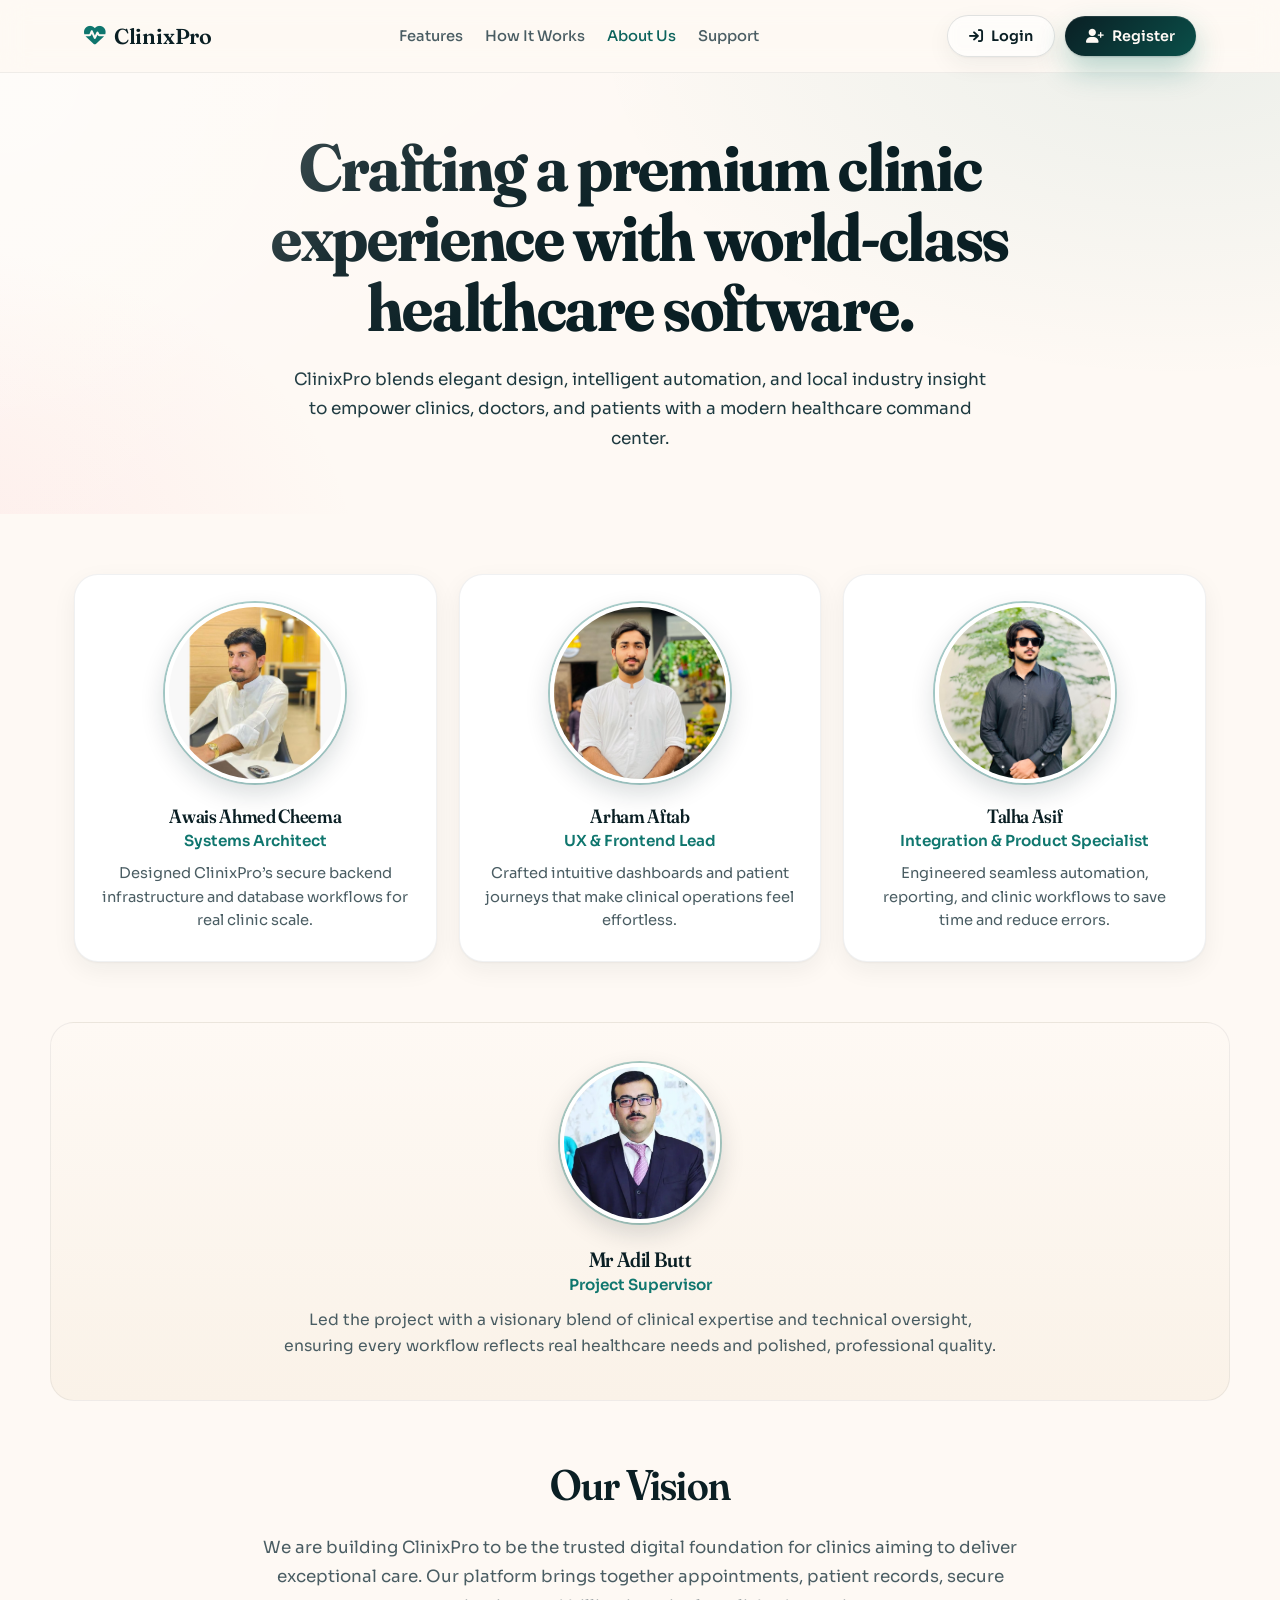
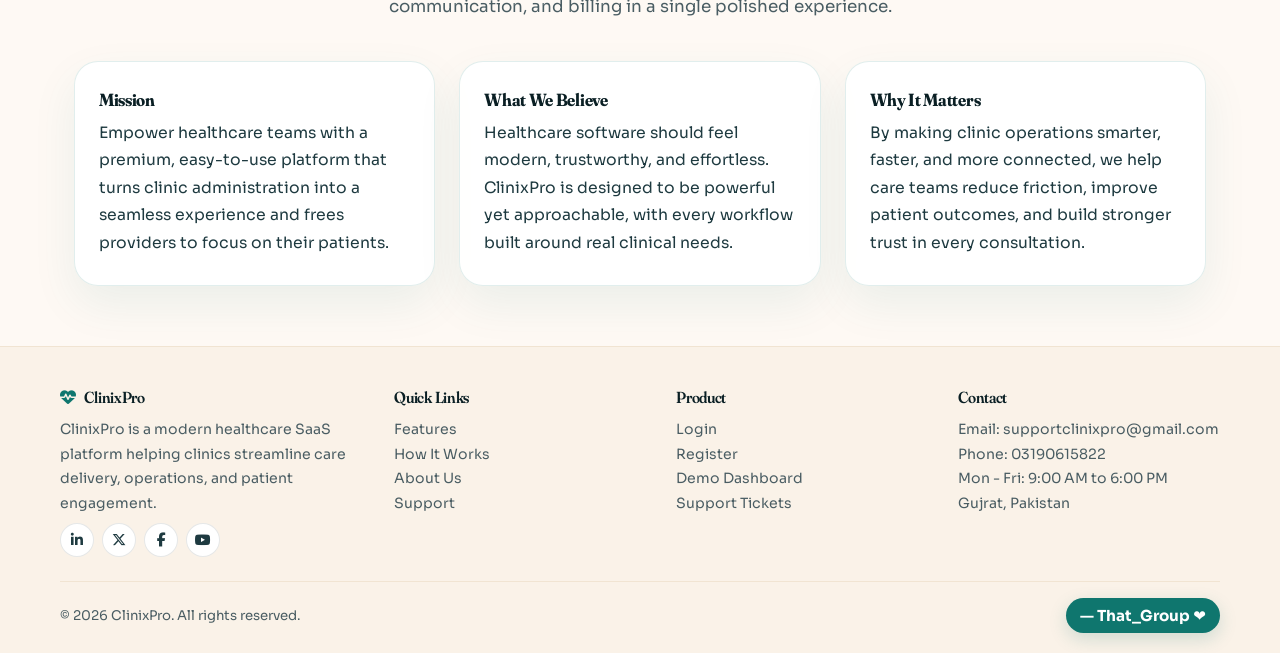
==== commit 7b62ce79: "Final ClinixPro updates for portfolio" ====
--- a/frontend/about.html
+++ b/frontend/about.html
@@ -286,7 +286,7 @@
 
         <section class="supervisor" aria-label="Project Supervisor">
             <img src="images/team/adil.jpg" alt="Sir Adil Butt" style="object-position: 50% 22%;">
-            <h3>Sir Adil Butt</h3>
+            <h3>Mr Adil Butt</h3>
             <div class="title">Project Supervisor</div>
             <p>Led the project with a visionary blend of clinical expertise and technical oversight, ensuring every workflow reflects real healthcare needs and polished, professional quality.</p>
         </section>
@@ -350,7 +350,7 @@
                     <p>Gujrat, Pakistan</p>
                 </div>
             </div>
-            <div class="footer-bottom">&copy; 2026 ClinixPro. All rights reserved.</div>
+            <div class="footer-bottom"><div class="copyright">&copy; 2026 ClinixPro. All rights reserved.</div><span class="that-group">— That_Group ❤️</span></div>
         </div>
     </footer>
 </body>
--- a/frontend/css/index.css
+++ b/frontend/css/index.css
@@ -430,10 +430,45 @@
         }
         .footer-bottom {
             border-top: 1px solid rgba(255, 255, 255, 0.16);
-            text-align: center;
             padding-top: 14px;
             color: #9fb0c8;
             font-size: 0.83rem;
+            position: relative;
+            display: flex;
+            align-items: center;
+            justify-content: space-between;
+            gap: 12px;
+        }
+
+        .footer-bottom .copyright { text-align: left; }
+
+        .footer-bottom .that-group {
+            font-weight: 700;
+            color: #ffffff;
+            background: #0f766e;
+            padding: 8px 14px;
+            border-radius: 20px;
+            box-shadow: 0 6px 18px rgba(15,118,110,0.18);
+            font-size: 0.95rem;
+            white-space: nowrap;
+        }
+
+        @media (max-width: 700px) {
+            .footer-bottom {
+                display: block;
+                text-align: center;
+            }
+            .footer-bottom .that-group {
+                position: static;
+                transform: none;
+                display: inline-block;
+                margin-left: 12px;
+                color: #0f766e;
+                background: transparent;
+                padding: 0;
+                box-shadow: none;
+                font-weight: 700;
+            }
         }
 
         .reveal {
--- a/frontend/css/landing-redesign.css
+++ b/frontend/css/landing-redesign.css
@@ -816,11 +816,48 @@
     line-height: 1.75;
 }
 footer .footer-col a:hover { color: var(--cp-teal-700); }
+
 footer .footer-bottom {
     border-top: 1px solid var(--cp-cream-200);
     color: var(--cp-ink-500);
     padding-top: 16px;
     margin-top: 24px;
+    position: relative;
+    display: flex;
+    align-items: center;
+    justify-content: space-between;
+    gap: 12px;
+}
+
+footer .footer-bottom .copyright { text-align: left; }
+
+footer .footer-bottom .that-group {
+    font-weight: 700;
+    color: #fff;
+    background: var(--cp-teal-500, #0f766e);
+    padding: 8px 14px;
+    border-radius: 20px;
+    box-shadow: 0 6px 18px rgba(15,118,110,0.18);
+    font-size: 0.95rem;
+    white-space: nowrap;
+}
+
+@media (max-width: 700px) {
+    footer .footer-bottom {
+        display: block;
+        text-align: center;
+    }
+    footer .footer-bottom .that-group {
+        position: static;
+        transform: none;
+        display: inline-block;
+        margin-left: 12px;
+        color: var(--cp-teal-500, #0f766e);
+        background: transparent;
+        padding: 0;
+        box-shadow: none;
+        font-weight: 700;
+    }
 }
 footer .socials a {
     background: #fff;
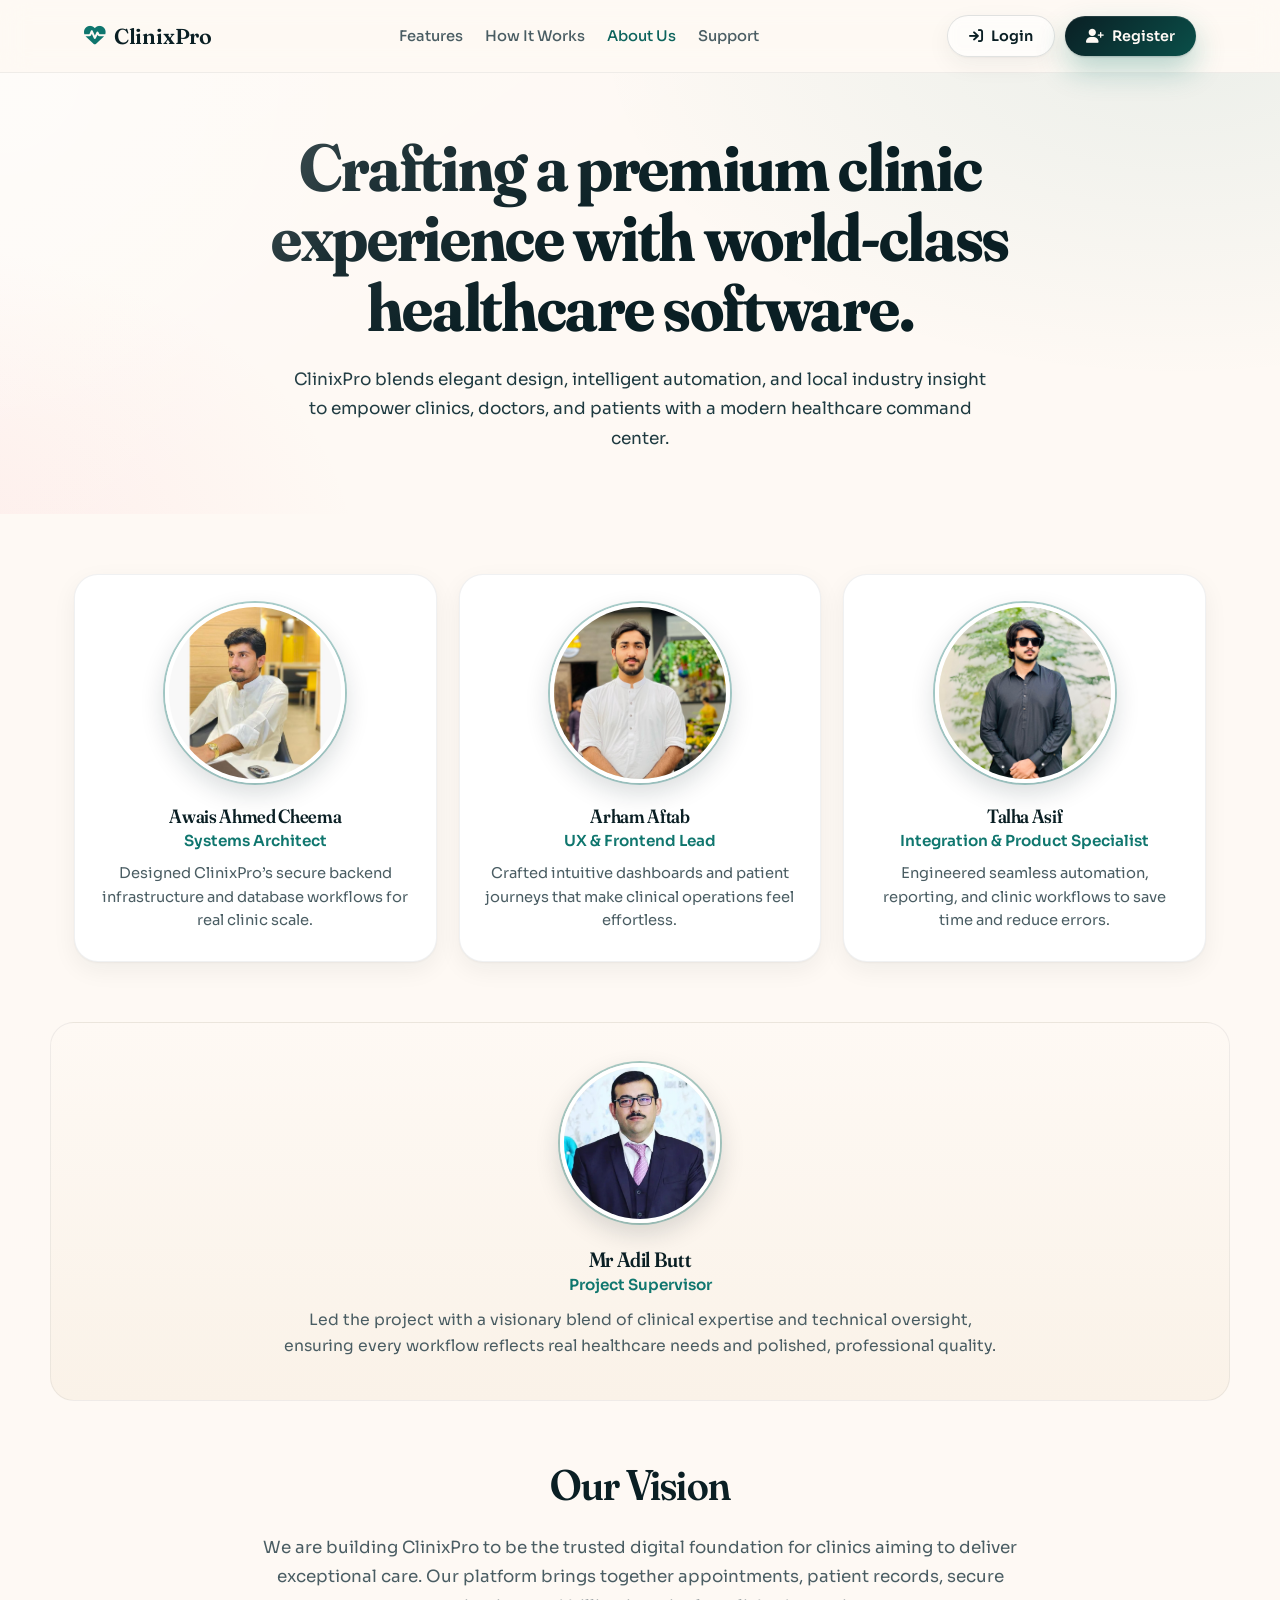
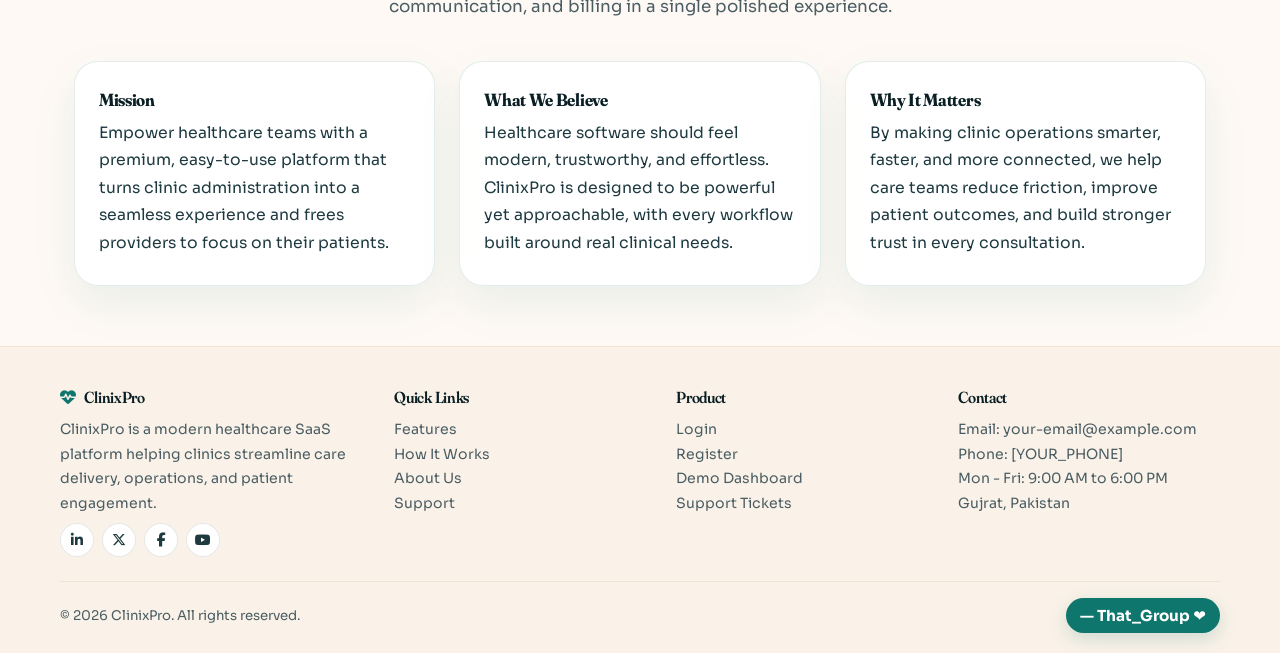
==== commit 679228f3: "Sanitize personal info and credentials before public release" ====
--- a/frontend/about.html
+++ b/frontend/about.html
@@ -344,8 +344,8 @@
                 </div>
                 <div class="footer-col">
                     <h4>Contact</h4>
-                    <p>Email: supportclinixpro@gmail.com</p>
-                    <p>Phone: 03190615822</p>
+                    <p>Email: your-email@example.com</p>
+                    <p>Phone: [YOUR_PHONE]</p>
                     <p>Mon - Fri: 9:00 AM to 6:00 PM</p>
                     <p>Gujrat, Pakistan</p>
                 </div>
